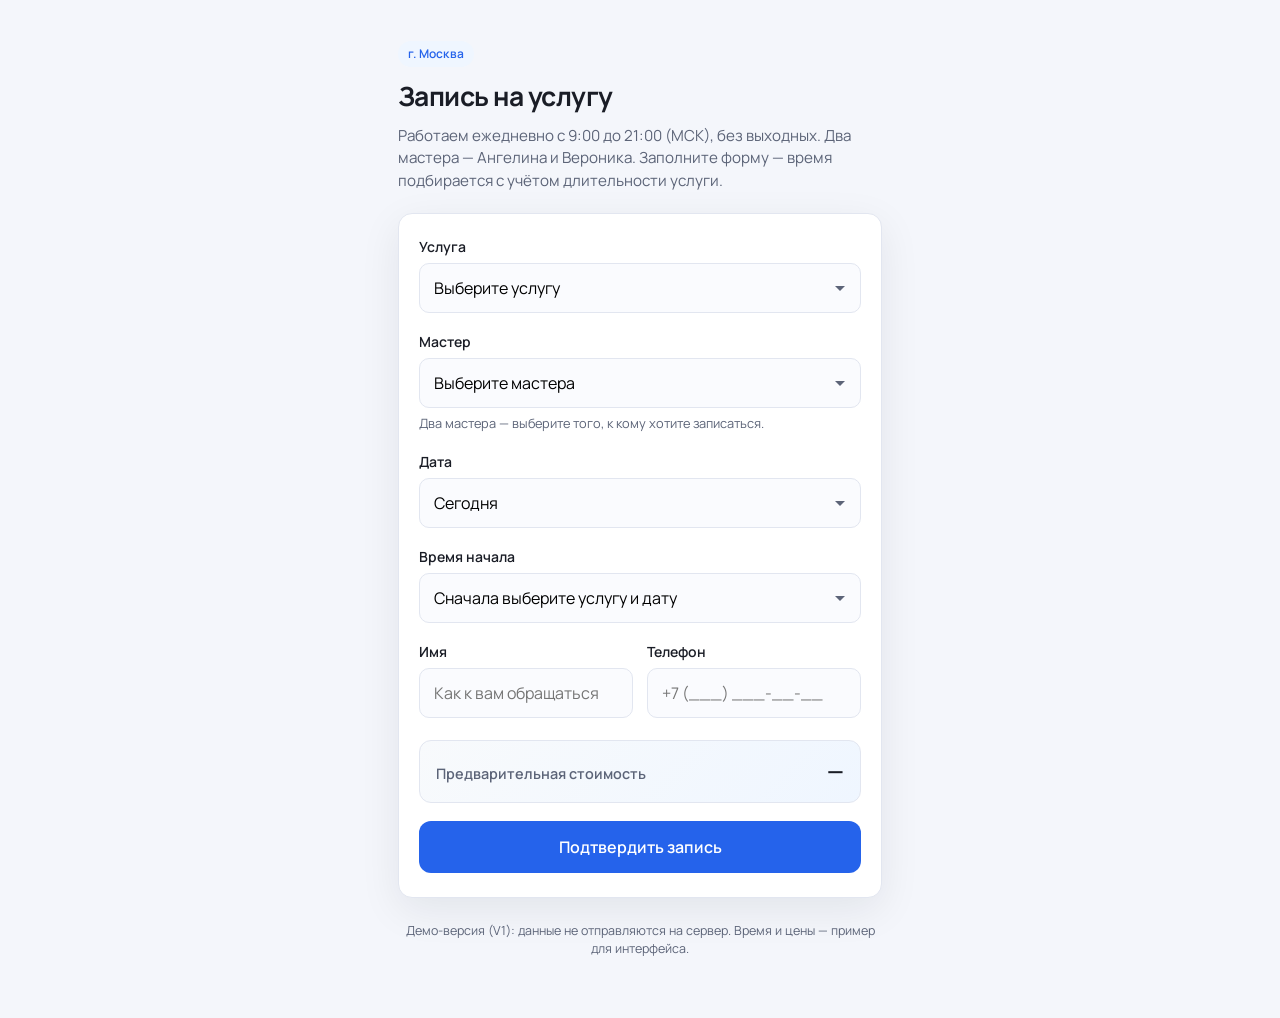
==== index.html @ 40658ab4 "новый функционал" ====
<!DOCTYPE html>
<html lang="ru">
  <head>
    <meta charset="UTF-8" />
    <meta name="viewport" content="width=device-width, initial-scale=1.0" />
    <title>Запись на услугу — Москва</title>
    <link rel="preconnect" href="https://fonts.googleapis.com" />
    <link rel="preconnect" href="https://fonts.gstatic.com" crossorigin />
    <link
      href="https://fonts.googleapis.com/css2?family=Manrope:wght@400;500;600;700&display=swap"
      rel="stylesheet"
    />
    <link rel="stylesheet" href="styles/booking.css" />
  </head>
  <body>
    <div class="page">
      <header class="header">
        <p class="header__badge">г. Москва</p>
        <h1 class="header__title">Запись на услугу</h1>
        <p class="header__subtitle">
          Работаем ежедневно с 9:00 до 21:00 (МСК), без выходных. Два мастера —
          Ангелина и Вероника. Заполните форму — время подбирается с учётом
          длительности услуги.
        </p>
      </header>

      <main class="card" id="booking-form-block">
        <form class="form" id="booking-form" novalidate>
          <div class="field">
            <label class="label" for="service">Услуга</label>
            <select class="input input--select" id="service" name="service" required>
              <option value="" disabled selected>Выберите услугу</option>
            </select>
            <p class="hint" id="service-duration-hint" hidden></p>
            <p class="error" id="service-error" role="alert" hidden></p>
          </div>

          <div class="field">
            <label class="label" for="master">Мастер</label>
            <select class="input input--select" id="master" name="master" required>
              <option value="" disabled selected>Выберите мастера</option>
            </select>
            <p class="hint" id="master-hint">
              Два мастера — выберите того, к кому хотите записаться.
            </p>
            <p class="error" id="master-error" role="alert" hidden></p>
          </div>

          <div class="field">
            <label class="label" for="date">Дата</label>
            <select class="input input--select" id="date" name="date" required></select>
            <p class="error" id="date-error" role="alert" hidden></p>
          </div>

          <div class="field">
            <label class="label" for="time">Время начала</label>
            <select class="input input--select" id="time" name="time" required>
              <option value="" disabled selected>Сначала выберите услугу и дату</option>
            </select>
            <p class="hint" id="time-hint" hidden></p>
            <p class="error" id="time-error" role="alert" hidden></p>
          </div>

          <div class="field field--row">
            <div class="field field--half">
              <label class="label" for="name">Имя</label>
              <input
                class="input"
                type="text"
                id="name"
                name="name"
                autocomplete="given-name"
                placeholder="Как к вам обращаться"
                maxlength="80"
                required
              />
              <p class="error" id="name-error" role="alert" hidden></p>
            </div>
            <div class="field field--half">
              <label class="label" for="phone">Телефон</label>
              <input
                class="input"
                type="tel"
                id="phone"
                name="phone"
                autocomplete="tel"
                inputmode="tel"
                placeholder="+7 (___) ___-__-__"
                required
              />
              <p class="error" id="phone-error" role="alert" hidden></p>
            </div>
          </div>

          <div class="estimate" id="estimate" aria-live="polite">
            <div class="estimate__row">
              <span class="estimate__label">Предварительная стоимость</span>
              <span class="estimate__value" id="estimate-price">—</span>
            </div>
            <p class="estimate__note" id="estimate-note" hidden></p>
          </div>

          <button type="submit" class="btn btn--primary" id="submit-btn">
            Подтвердить запись
          </button>
        </form>
      </main>

      <section class="card card--success" id="success-block" hidden>
        <div class="success-icon" aria-hidden="true">✓</div>
        <h2 class="success-title">Запись принята</h2>
        <p class="success-text" id="success-text"></p>
        <button type="button" class="btn btn--secondary" id="new-booking-btn">
          Новая запись
        </button>
      </section>

      <footer class="footer">
        <p>
          Демо-версия (V1): данные не отправляются на сервер. Время и цены —
          пример для интерфейса.
        </p>
      </footer>
    </div>

    <script type="module" src="js/booking.js"></script>
  </body>
</html>
---- styles/booking.css ----
:root {
  --bg: #f4f6fb;
  --card: #ffffff;
  --text: #1a1d26;
  --muted: #5c6478;
  --border: #e2e6f0;
  --accent: #2563eb;
  --accent-hover: #1d4ed8;
  --accent-soft: #eff6ff;
  --danger: #dc2626;
  --danger-soft: #fef2f2;
  --success: #059669;
  --radius: 14px;
  --shadow: 0 12px 40px rgba(15, 23, 42, 0.08);
  font-family: "Manrope", system-ui, -apple-system, sans-serif;
}

*,
*::before,
*::after {
  box-sizing: border-box;
}

body {
  margin: 0;
  min-height: 100vh;
  background: var(--bg);
  color: var(--text);
  line-height: 1.5;
  -webkit-font-smoothing: antialiased;
}

.page {
  max-width: 520px;
  margin: 0 auto;
  padding: 24px 18px 48px;
}

.header {
  margin-bottom: 20px;
}

.header__badge {
  display: inline-block;
  margin: 0 0 10px;
  padding: 4px 10px;
  font-size: 0.75rem;
  font-weight: 600;
  letter-spacing: 0.02em;
  color: var(--accent);
  background: var(--accent-soft);
  border-radius: 999px;
}

.header__title {
  margin: 0 0 8px;
  font-size: 1.65rem;
  font-weight: 700;
  letter-spacing: -0.02em;
}

.header__subtitle {
  margin: 0;
  font-size: 0.95rem;
  color: var(--muted);
}

.card {
  background: var(--card);
  border-radius: var(--radius);
  box-shadow: var(--shadow);
  padding: 22px 20px 24px;
  border: 1px solid var(--border);
}

.card--success {
  text-align: center;
  padding-top: 28px;
  padding-bottom: 28px;
}

.form {
  display: flex;
  flex-direction: column;
  gap: 18px;
}

.field {
  display: flex;
  flex-direction: column;
  gap: 6px;
}

.field--row {
  flex-direction: row;
  flex-wrap: wrap;
  gap: 14px;
}

.field--half {
  flex: 1 1 200px;
  min-width: 0;
}

.label {
  font-size: 0.875rem;
  font-weight: 600;
  color: var(--text);
}

.input {
  width: 100%;
  padding: 12px 14px;
  font: inherit;
  font-size: 1rem;
  border: 1px solid var(--border);
  border-radius: 10px;
  background: #fafbfe;
  transition: border-color 0.15s, box-shadow 0.15s;
}

.input:hover {
  border-color: #c9d2e8;
}

.input:focus {
  outline: none;
  border-color: var(--accent);
  box-shadow: 0 0 0 3px rgba(37, 99, 235, 0.2);
  background: #fff;
}

.input--select {
  cursor: pointer;
  appearance: none;
  background-image: url("data:image/svg+xml,%3Csvg xmlns='http://www.w3.org/2000/svg' width='16' height='16' fill='%235c6478' viewBox='0 0 16 16'%3E%3Cpath d='M8 11L3 6h10l-5 5z'/%3E%3C/svg%3E");
  background-repeat: no-repeat;
  background-position: right 12px center;
  padding-right: 40px;
}

.hint {
  margin: 0;
  font-size: 0.8rem;
  color: var(--muted);
}

.error {
  margin: 0;
  font-size: 0.8rem;
  color: var(--danger);
  background: var(--danger-soft);
  padding: 8px 10px;
  border-radius: 8px;
  border: 1px solid #fecaca;
}

.estimate {
  margin-top: 4px;
  padding: 14px 16px;
  background: linear-gradient(135deg, #f8fafc 0%, #eff6ff 100%);
  border-radius: 12px;
  border: 1px solid var(--border);
}

.estimate__row {
  display: flex;
  justify-content: space-between;
  align-items: baseline;
  gap: 12px;
}

.estimate__label {
  font-size: 0.9rem;
  font-weight: 600;
  color: var(--muted);
}

.estimate__value {
  font-size: 1.35rem;
  font-weight: 700;
  color: var(--text);
  white-space: nowrap;
}

.estimate__note {
  margin: 8px 0 0;
  font-size: 0.78rem;
  color: var(--muted);
}

.btn {
  display: inline-flex;
  align-items: center;
  justify-content: center;
  width: 100%;
  padding: 14px 20px;
  font: inherit;
  font-size: 1rem;
  font-weight: 600;
  border: none;
  border-radius: 12px;
  cursor: pointer;
  transition: background 0.15s, transform 0.1s;
}

.btn:active {
  transform: scale(0.99);
}

.btn--primary {
  background: var(--accent);
  color: #fff;
}

.btn--primary:hover {
  background: var(--accent-hover);
}

.btn--secondary {
  margin-top: 8px;
  background: var(--bg);
  color: var(--text);
  border: 1px solid var(--border);
}

.btn--secondary:hover {
  background: #e8ecf5;
}

.success-icon {
  width: 56px;
  height: 56px;
  margin: 0 auto 14px;
  line-height: 56px;
  font-size: 1.75rem;
  font-weight: 700;
  color: #fff;
  background: var(--success);
  border-radius: 50%;
}

.success-title {
  margin: 0 0 10px;
  font-size: 1.35rem;
}

.success-text {
  margin: 0 0 18px;
  font-size: 0.95rem;
  color: var(--muted);
  text-align: left;
}

.footer {
  margin-top: 24px;
  font-size: 0.78rem;
  color: var(--muted);
  text-align: center;
  line-height: 1.45;
}

@media (min-width: 480px) {
  .page {
    padding-top: 40px;
  }
}
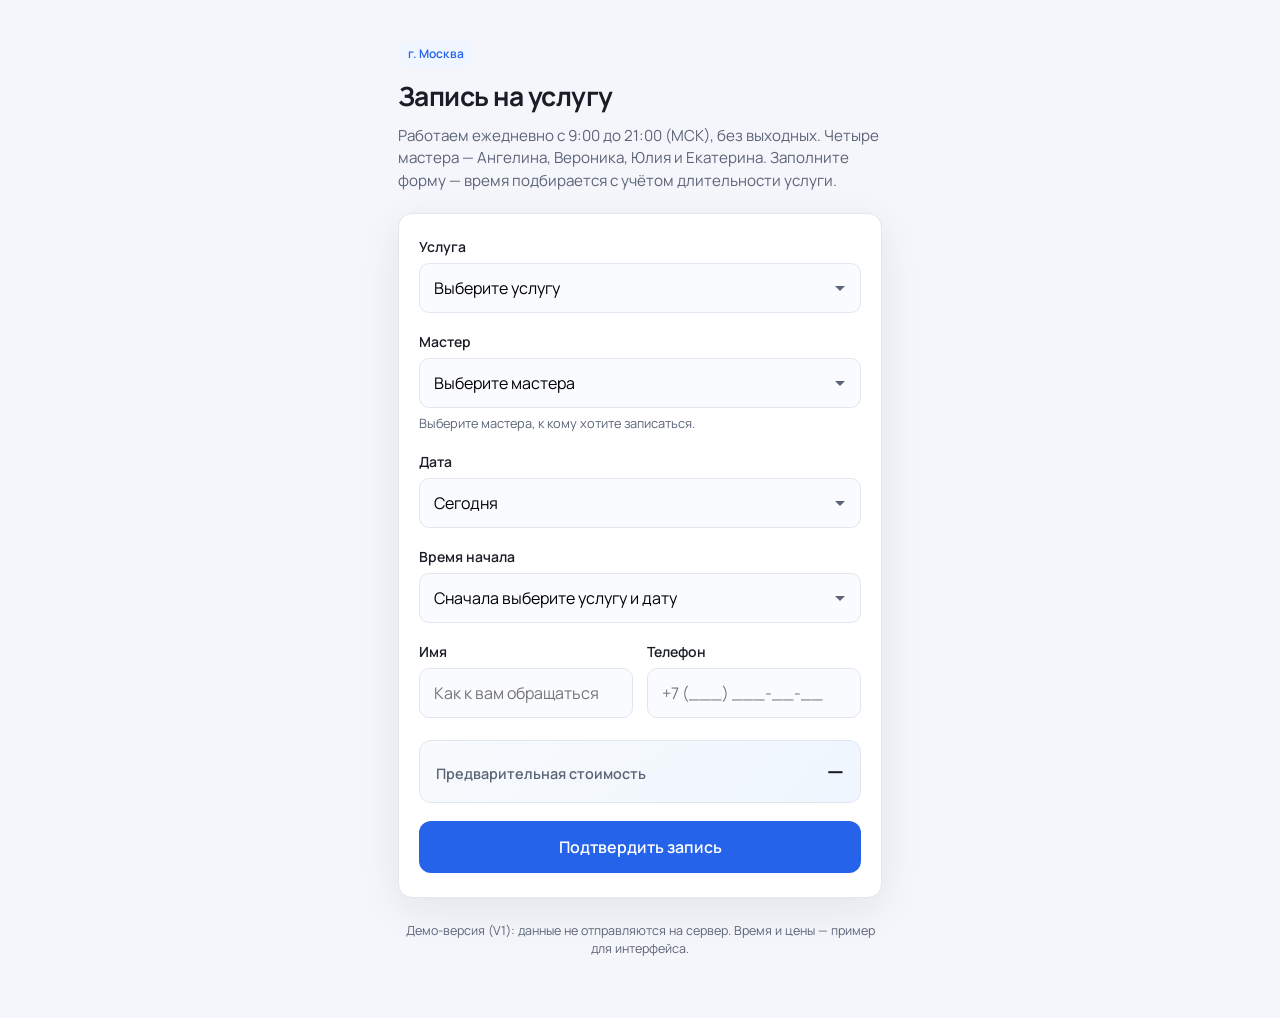
==== commit 12da6897: "мастера" ====
--- a/index.html
+++ b/index.html
@@ -18,8 +18,8 @@
         <p class="header__badge">г. Москва</p>
         <h1 class="header__title">Запись на услугу</h1>
         <p class="header__subtitle">
-          Работаем ежедневно с 9:00 до 21:00 (МСК), без выходных. Два мастера —
-          Ангелина и Вероника. Заполните форму — время подбирается с учётом
+          Работаем ежедневно с 9:00 до 21:00 (МСК), без выходных. Четыре мастера —
+          Ангелина, Вероника, Юлия и Екатерина. Заполните форму — время подбирается с учётом
           длительности услуги.
         </p>
       </header>
@@ -39,9 +39,13 @@
             <label class="label" for="master">Мастер</label>
             <select class="input input--select" id="master" name="master" required>
               <option value="" disabled selected>Выберите мастера</option>
+              <option value="angelina">Ангелина</option>
+              <option value="veronika">Вероника</option>
+              <option value="yuliya">Юлия</option>
+              <option value="ekaterina">Екатерина</option>
             </select>
             <p class="hint" id="master-hint">
-              Два мастера — выберите того, к кому хотите записаться.
+              Выберите мастера, к кому хотите записаться.
             </p>
             <p class="error" id="master-error" role="alert" hidden></p>
           </div>
@@ -123,6 +127,6 @@
       </footer>
     </div>
 
-    <script type="module" src="js/booking.js"></script>
+    <script src="js/booking.js"></script>
   </body>
 </html>
